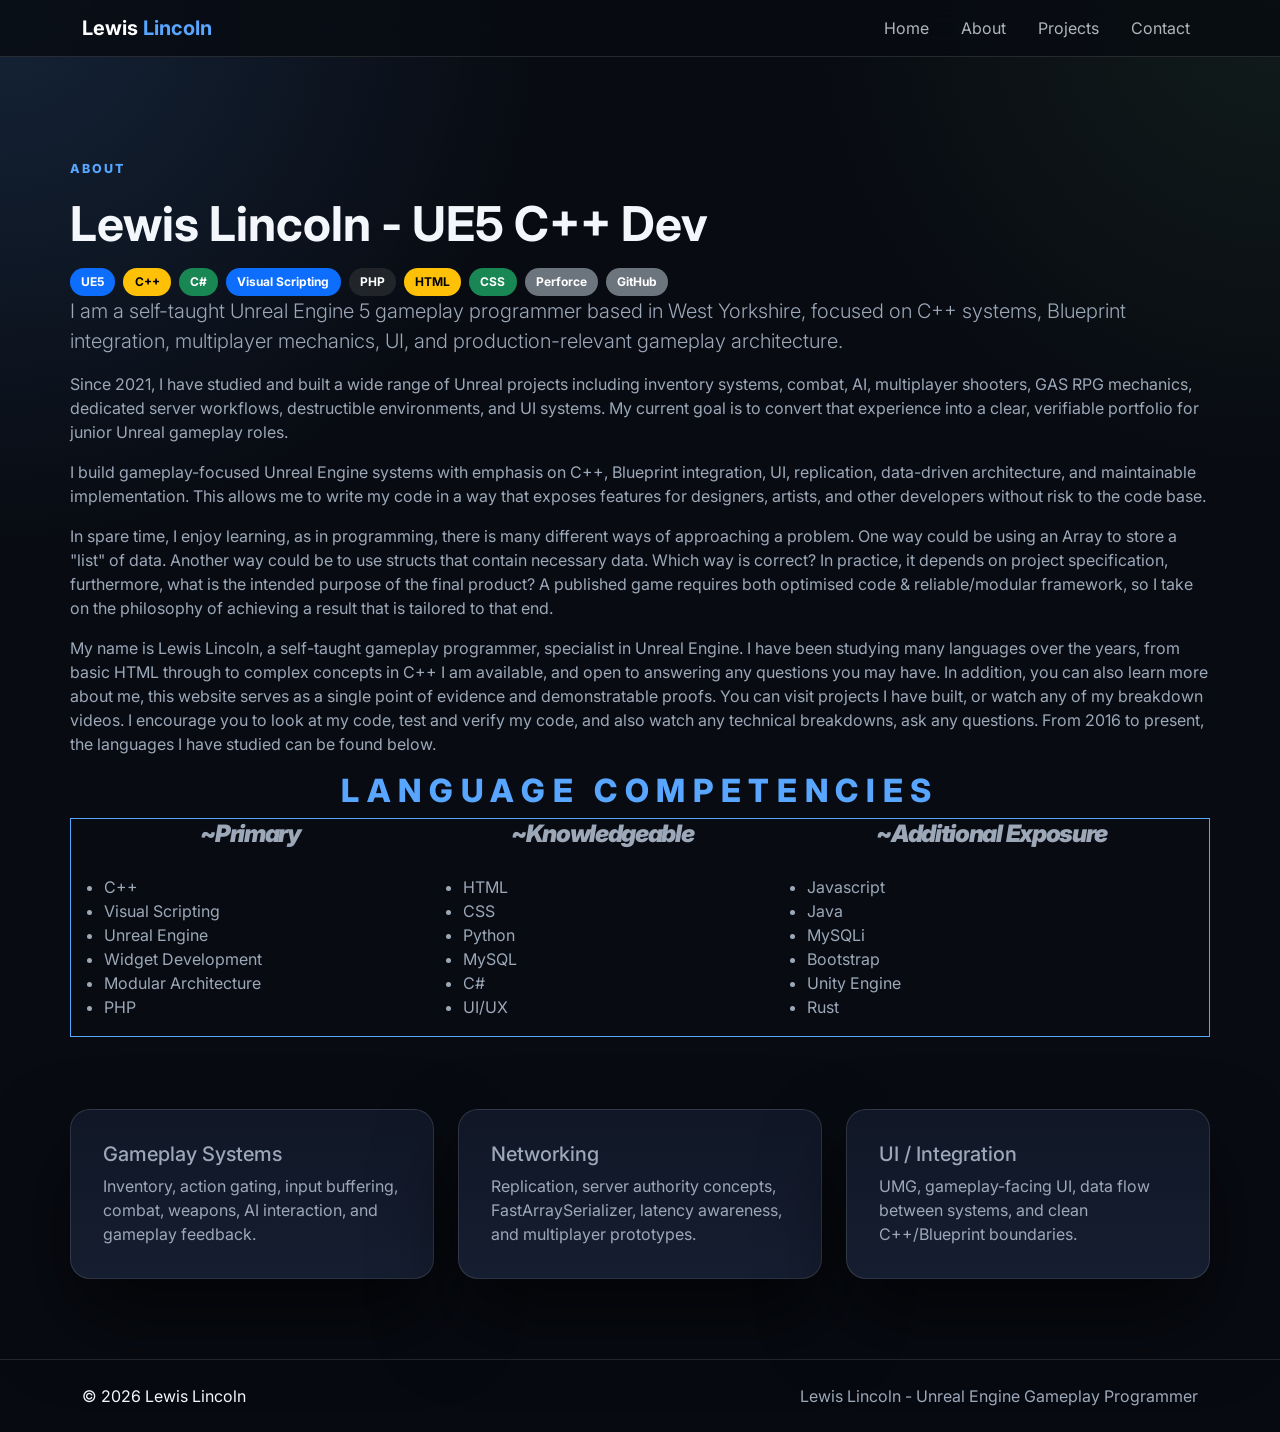
==== about.html @ 9d301e98 "Nav bar update switch position of About & Projects." ====
<!DOCTYPE html>
<html lang="en">
<head>
  <meta charset="UTF-8">
<meta name="viewport" content="width=device-width, initial-scale=1.0">
<link href="https://cdn.jsdelivr.net/npm/bootstrap@5.3.3/dist/css/bootstrap.min.css" rel="stylesheet">
<link rel="stylesheet" href="css/styles.css">

  <title>About | Lewis Lincoln</title>
</head>
<body>
<nav class="navbar navbar-expand-lg navbar-dark fixed-top portfolio-nav">
  <div class="container">
    <a class="navbar-brand fw-bold" href="index.html">Lewis <span>Lincoln</span></a>
    <button class="navbar-toggler" type="button" data-bs-toggle="collapse" data-bs-target="#mainNav" aria-controls="mainNav" aria-expanded="false" aria-label="Toggle navigation">
      <span class="navbar-toggler-icon"></span>
    </button>
    <div class="collapse navbar-collapse" id="mainNav">
      <ul class="navbar-nav ms-auto gap-lg-3">
        <li class="nav-item"><a class="nav-link" href="index.html">Home</a></li>
        <li class="nav-item"><a class="nav-link" href="about.html">About</a></li>
        <li class="nav-item"><a class="nav-link" href="projects.html">Projects</a></li>
        <li class="nav-item"><a class="nav-link" href="contact.html">Contact</a></li>
      </ul>
    </div>
  </div>
</nav>

<main class="page-top">
  <section class="container section-pad">

    <div class="row g-5">
      <div class="col-lg-7">
        <p class="eyebrow">About</p>
        <h1 class="display-5 fw-bold">Lewis Lincoln - UE5 C++ Dev</h1>
          <div class="d-flex flex-wrap gap-2 mt-3">
            <span class="badge text-bg-primary">UE5</span>
            <span class="badge text-bg-warning">C++</span>
            <span class="badge text-bg-success">C#</span>
            <span class="badge text-bg-primary">Visual Scripting</span>
            <span class="badge text-bg-dark">PHP</span>
            <span class="badge text-bg-warning">HTML</span>
            <span class="badge text-bg-success">CSS</span>
            <span class="badge text-bg-secondary">Perforce</span>
            <span class="badge text-bg-secondary">GitHub</span>
          </div>
        </div>
    </div>
        <p class="lead text-secondary">
          I am a self-taught Unreal Engine 5 gameplay programmer based in West Yorkshire, focused on C++ systems,
          Blueprint integration, multiplayer mechanics, UI, and production-relevant gameplay architecture.
        </p>

        <p class="text-secondary">
          Since 2021, I have studied and built a wide range of Unreal projects including inventory systems, combat,
          AI, multiplayer shooters, GAS RPG mechanics, dedicated server workflows, destructible environments, and UI systems.
          My current goal is to convert that experience into a clear, verifiable portfolio for junior Unreal gameplay roles.
        </p>
        <p class="text-secondary">
          I build gameplay-focused Unreal Engine systems with emphasis on C++, Blueprint integration,
          UI, replication, data-driven architecture, and maintainable implementation.
          This allows me to write my code in a way that exposes features for designers,
          artists, and other developers without risk to the code base.
        </p>

        <p class="text-secondary">
          In spare time, I enjoy learning, as in programming,
          there is many different ways of approaching a problem.
          One way could be using an Array to store a "list" of data.
          Another way could be to use structs that contain necessary data.

          Which way is correct?

          In practice, it depends on project specification, furthermore,
          what is the intended purpose of the final product?

          A published game requires both optimised code & reliable/modular framework,
          so I take on the philosophy of achieving a result that is tailored to that end.
        </p>

        <p class="text-secondary">
          My name is Lewis Lincoln, a self-taught gameplay programmer, specialist in Unreal Engine.
          I have been studying many languages over the years, from basic HTML through to complex concepts in C++

          I am available, and open to answering any questions you may have.
          In addition, you can also learn more about me, this website serves
          as a single point of evidence and demonstratable proofs.
          You can visit projects I have built, or watch any of my breakdown videos.
          I encourage you to look at my code, test and verify my code, and also watch any technical breakdowns, ask any questions.

          From 2016 to present, the languages I have studied can be found below.
        </p>
      <div class="text-secondary">
        <h2 class="eyebrow-heading"><span>Language Competencies</span></h2>

        <table style="align-content: space-evenly; align-items: center; width: 100%; border: 1px solid; border-radius: 5px; border-color: var(--accent);">
          <th style="vertical-align: text-top; text-align: center"><h4 class="fw-black mb-4"><b>~</b><em>Primary</em></h4></th>
          <th style="vertical-align: text-top; text-align: center"><h4 class="fw-black mb-4"><b>~</b><em>Knowledgeable</em></h4></th>
          <th style="vertical-align: text-top; text-align: center"><h4 class="fw-black mb-4"><b>~</b><em>Additional Exposure</em></h4></th>
          <tr>
            <td style="vertical-align: text-top; justify-items: center">
              <ul>
                <li>C++</li>
                <li>Visual Scripting</li>
                <li>Unreal Engine</li>
                <li>Widget Development</li>
                <li>Modular Architecture</li>
                <li>PHP</li>
              </ul>
            </td>
            <td style="vertical-align: text-top; justify-items: center">
              <ul>
                <li>HTML</li>
                <li>CSS</li>
                <li>Python</li>
                <li>MySQL</li>
                <li>C#</li>
                <li>UI/UX</li>
              </ul>
            </td >
            <td style="vertical-align: text-top; justify-items: center">
              <ul>
                <li>Javascript</li>
                <li>Java</li>
                <li>MySQLi</li>
                <li>Bootstrap</li>
                <li>Unity Engine</li>
                <li>Rust</li>
              </ul>
            </td>
          </tr>
        </table>

    <div class="row g-4 mt-5">
      <div class="col-md-4">
        <div class="skill-card">
          <h3 class="h5">Gameplay Systems</h3>
          <p class="text-secondary mb-0">Inventory, action gating, input buffering, combat, weapons, AI interaction, and gameplay feedback.</p>
        </div>
      </div>
      <div class="col-md-4">
        <div class="skill-card">
          <h3 class="h5">Networking</h3>
          <p class="text-secondary mb-0">Replication, server authority concepts, FastArraySerializer, latency awareness, and multiplayer prototypes.</p>
        </div>
      </div>
      <div class="col-md-4">
        <div class="skill-card">
          <h3 class="h5">UI / Integration</h3>
          <p class="text-secondary mb-0">UMG, gameplay-facing UI, data flow between systems, and clean C++/Blueprint boundaries.</p>
        </div>
      </div>
    </div>
  </section>
</main>
<footer class="site-footer py-4">
  <div class="container d-flex flex-column flex-md-row justify-content-between gap-2">
    <span>© <span id="year"></span> Lewis Lincoln</span>
    <span class="text-secondary">Lewis Lincoln - Unreal Engine Gameplay Programmer</span>
  </div>
</footer>
<script src="https://cdn.jsdelivr.net/npm/bootstrap@5.3.3/dist/js/bootstrap.bundle.min.js"></script>
<script src="js/main.js"></script>

</body>
</html>
---- css/styles.css ----
@import url('https://fonts.googleapis.com/css2?family=Inter:wght@400;500;700;800;900&display=swap');

:root {
  --bg: #080b12;
  --panel: #111827;
  --panel-soft: #172033;
  --text: #f3f7fb;
  --muted: #9ca8b8;
  --border: rgba(255,255,255,0.12);
  --accent: #58a6ff;
  --accent-2: #7ee787;
  --danger: #ff7b72;
}

* {
  box-sizing: border-box;
}

body {
  font-family: 'Inter', system-ui, -apple-system, BlinkMacSystemFont, 'Segoe UI', sans-serif;
  background:
    radial-gradient(circle at top left, rgba(88,166,255,0.16), transparent 34rem),
    radial-gradient(circle at top right, rgba(126,231,135,0.08), transparent 30rem),
    var(--bg);
  color: var(--text);
  min-height: 100vh;
}

a {
  text-decoration: none;
}

.portfolio-nav {
  background: rgba(8, 11, 18, 0.82);
  backdrop-filter: blur(16px);
  border-bottom: 1px solid var(--border);
}

.navbar-brand span,
.eyebrow,
.eyebrow-heading,
.project-link,
.back-link {
  color: var(--accent);
}

.nav-link {
  color: rgba(243,247,251,0.72);
}

.nav-link:hover {
  color: #fff;
}

.fw-black {
  font-weight: 900;
  letter-spacing: -0.055em;
}

.hero-section {
  min-height: 100vh;
  padding: 7rem 0 4rem;
}

.page-top {
  padding-top: 5rem;
}

.section-pad {
  padding: 5rem 0;
}

.eyebrow {
  font-size: 0.78rem;
  font-weight: 800;
  letter-spacing: 0.16em;
  text-transform: uppercase;
}

.eyebrow-heading {
  font-weight: 800;
  letter-spacing: 0.24em;
  text-transform: uppercase;
  text-align: center;
}

.text-secondary {
  color: var(--muted) !important;
}

.hero-panel,
.project-card,
.info-card,
.skill-card,
.cta-card,
.contact-card {
  background: linear-gradient(180deg, rgba(17,24,39,0.94), rgba(23,32,51,0.92));
  border: 1px solid var(--border);
  border-radius: 1.25rem;
  box-shadow: 0 2.5rem 5rem rgba(0,0,0,0.60);
}

.hero-panel {
  padding: 2rem;
  position: relative;
  overflow: hidden;
  glyph-orientation-vertical: auto;
}

.panel-line {
  height: 4px;
  width: 96px;
  background: linear-gradient(90deg, var(--accent), var(--accent-2));
  border-radius: 999px;
  margin-bottom: 1.5rem;
}

.stack-list {
  display: grid;
  gap: 1rem;
}

.stack-list div {
  padding-bottom: 1rem;
  border-bottom: 1px solid var(--border);
}

.stack-list div:last-child {
  border-bottom: 0;
  padding-bottom: 0;
}

.stack-list span {
  color: var(--muted);
}

.project-card {
  overflow: hidden;
  position: relative;
  transition: transform .18s ease, border-color .18s ease;
}

.project-card:hover {
  transform: translateY(-5px);
  border-color: rgba(88,166,255,0.6);
}

.project-image,
.video-placeholder {
  min-height: 230px;
  display: grid;
  place-items: center;
  color: rgba(255,255,255,0.72);
  font-weight: 800;
  letter-spacing: 0.08em;
  text-transform: uppercase;
  font-size: 0.8rem;
  background:
    linear-gradient(135deg, rgba(88,166,255,0.35), rgba(126,231,135,0.08)),
    repeating-linear-gradient(45deg, rgba(255,255,255,0.04) 0 8px, transparent 8px 16px);
}

.project-image.alt {
  background:
    linear-gradient(135deg, rgba(255,123,114,0.32), rgba(88,166,255,0.10)),
    repeating-linear-gradient(45deg, rgba(255,255,255,0.04) 0 8px, transparent 8px 16px);
}

.project-image.muted {
  background:
    linear-gradient(135deg, rgba(156,168,184,0.20), rgba(88,166,255,0.08)),
    repeating-linear-gradient(45deg, rgba(255,255,255,0.035) 0 8px, transparent 8px 16px);
}

.video-placeholder {
  border-radius: 1.25rem;
  border: 1px solid var(--border);
  min-height: 340px;
}

.project-link {
  font-weight: 800;
}

.info-card,
.skill-card,
.contact-card {
  padding: 2rem;
}

.sticky-lg-top {
  top: 6rem;
}

.project-meta {
  display: grid;
  grid-template-columns: 8rem 1fr;
  gap: .75rem 1rem;
  margin: 1.5rem 0 0;
}

.project-meta dt {
  color: var(--muted);
  font-weight: 600;
}

.project-meta dd {
  margin: 0;
}

.feature-list {
  display: grid;
  gap: .9rem;
  color: var(--muted);
  padding-left: 1.25rem;
}

.feature-list code {
  color: #b9d9ff;
}

.back-link {
  display: inline-block;
  font-weight: 800;
  margin-bottom: 1rem;
}

.cta-card {
  padding: 2rem;
  display: flex;
  gap: 1.5rem;
  justify-content: space-between;
  align-items: center;
}

.contact-card {
  max-width: 860px;
}

.site-footer {
  border-top: 1px solid var(--border);
  background: rgba(8, 11, 18, 0.8);
}

.btn-primary {
  background: var(--accent);
  border-color: var(--accent);
  color: #07111f;
  font-weight: 800;
}

.btn-primary:hover {
  background: #7bb9ff;
  border-color: #7bb9ff;
  color: #07111f;
}

.btn-outline-light {
  border-color: rgba(255,255,255,0.26);
  font-weight: 800;
}

.badge {
  padding: .48rem .7rem;
  border-radius: 999px;
}

@media (max-width: 991px) {
  .hero-section {
    min-height: auto;
    padding-top: 8rem;
  }

  .display-3 {
    font-size: 3rem;
  }

  .cta-card {
    display: block;
  }

  .cta-card .btn {
    margin-top: 1.5rem;
  }
}

@media (max-width: 575px) {
  .section-pad {
    padding: 3.25rem 0;
  }

  .display-3 {
    font-size: 2.35rem;
  }

  .project-meta {
    grid-template-columns: 1fr;
  }

  .video-placeholder {
    min-height: 220px;
  }
}
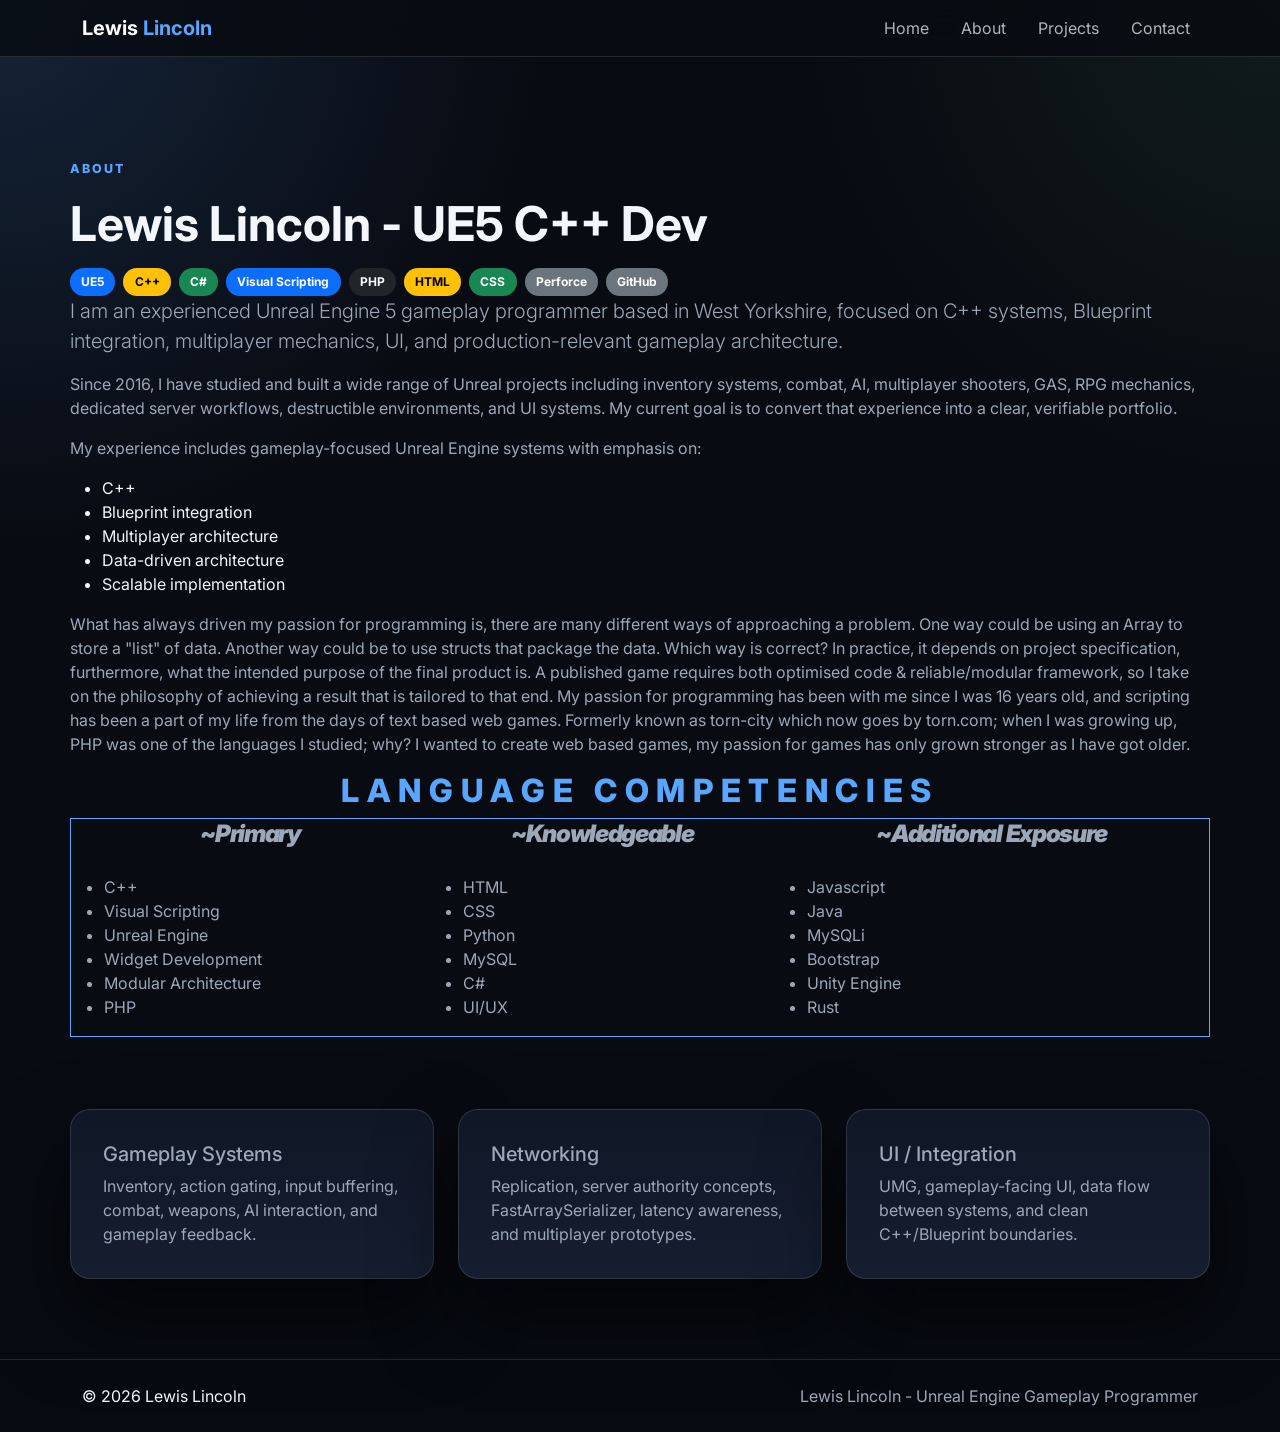
==== commit 6fed75bd: "portfolio update Additional text changes and about us content changed." ====
--- a/about.html
+++ b/about.html
@@ -47,48 +47,41 @@
         </div>
     </div>
         <p class="lead text-secondary">
-          I am a self-taught Unreal Engine 5 gameplay programmer based in West Yorkshire, focused on C++ systems,
+          I am an experienced Unreal Engine 5 gameplay programmer based in West Yorkshire, focused on C++ systems,
           Blueprint integration, multiplayer mechanics, UI, and production-relevant gameplay architecture.
         </p>
 
         <p class="text-secondary">
-          Since 2021, I have studied and built a wide range of Unreal projects including inventory systems, combat,
-          AI, multiplayer shooters, GAS RPG mechanics, dedicated server workflows, destructible environments, and UI systems.
-          My current goal is to convert that experience into a clear, verifiable portfolio for junior Unreal gameplay roles.
+          Since 2016, I have studied and built a wide range of Unreal projects including inventory systems, combat,
+          AI, multiplayer shooters, GAS, RPG mechanics, dedicated server workflows, destructible environments, and UI systems.
+          My current goal is to convert that experience into a clear, verifiable portfolio.
         </p>
         <p class="text-secondary">
-          I build gameplay-focused Unreal Engine systems with emphasis on C++, Blueprint integration,
-          UI, replication, data-driven architecture, and maintainable implementation.
-          This allows me to write my code in a way that exposes features for designers,
-          artists, and other developers without risk to the code base.
-        </p>
+          My experience includes gameplay-focused Unreal Engine systems with emphasis on:</p>
+          <ul>
+          <li>C++</li>
+          <li>Blueprint integration</li>
+          <li>Multiplayer architecture</li>
+          <li>Data-driven architecture</li>
+          <li>Scalable implementation</li>
+          </ul>
 
         <p class="text-secondary">
-          In spare time, I enjoy learning, as in programming,
-          there is many different ways of approaching a problem.
+          What has always driven my passion for programming is,
+          there are many different ways of approaching a problem.
           One way could be using an Array to store a "list" of data.
-          Another way could be to use structs that contain necessary data.
+          Another way could be to use structs that package the data.
 
           Which way is correct?
 
           In practice, it depends on project specification, furthermore,
-          what is the intended purpose of the final product?
-
+          what the intended purpose of the final product is.
           A published game requires both optimised code & reliable/modular framework,
           so I take on the philosophy of achieving a result that is tailored to that end.
-        </p>
 
-        <p class="text-secondary">
-          My name is Lewis Lincoln, a self-taught gameplay programmer, specialist in Unreal Engine.
-          I have been studying many languages over the years, from basic HTML through to complex concepts in C++
-
-          I am available, and open to answering any questions you may have.
-          In addition, you can also learn more about me, this website serves
-          as a single point of evidence and demonstratable proofs.
-          You can visit projects I have built, or watch any of my breakdown videos.
-          I encourage you to look at my code, test and verify my code, and also watch any technical breakdowns, ask any questions.
-
-          From 2016 to present, the languages I have studied can be found below.
+          My passion for programming has been with me since I was 16 years old, and scripting has been a part of my life from the days of text based web games.
+          Formerly known as torn-city which now goes by torn.com; when I was growing up, PHP was one of the languages I studied; why?
+          I wanted to create web based games, my passion for games has only grown stronger as I have got older.
         </p>
       <div class="text-secondary">
         <h2 class="eyebrow-heading"><span>Language Competencies</span></h2>
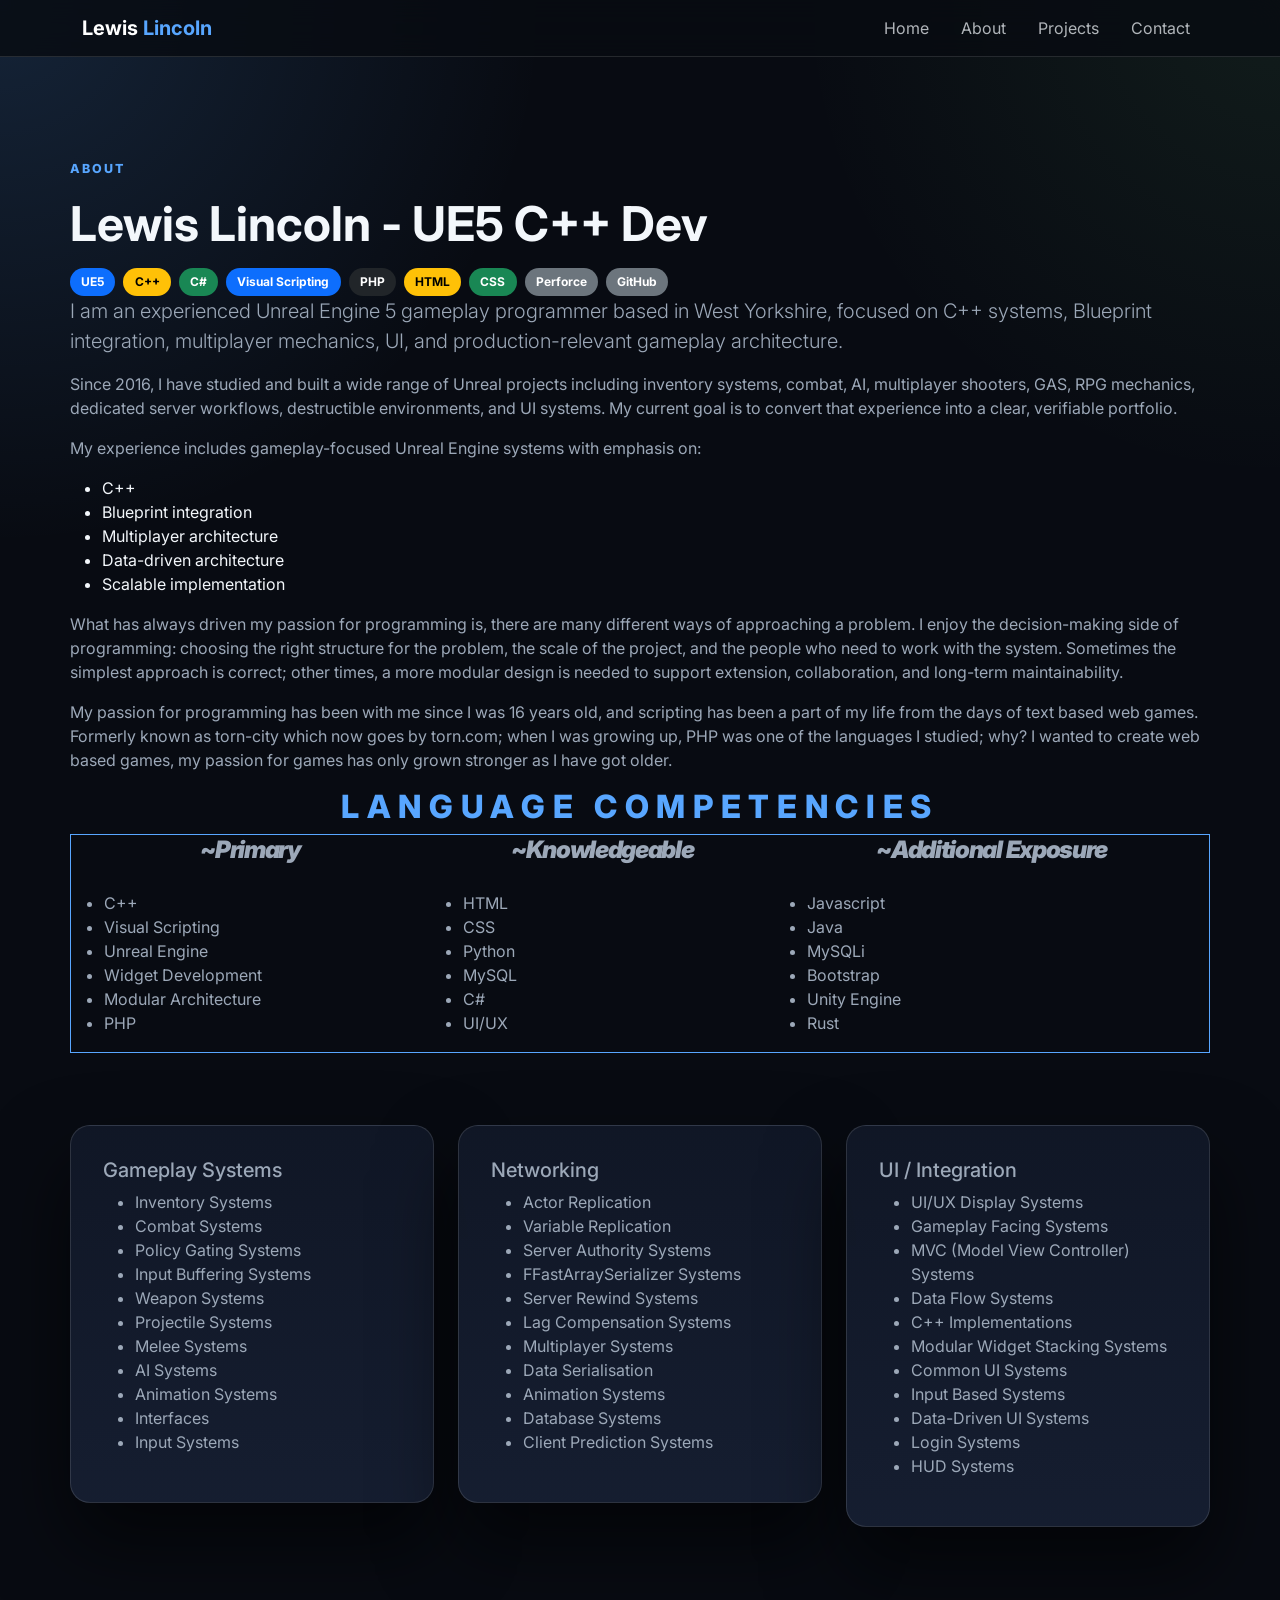
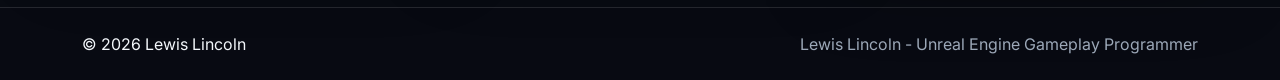
==== commit 9775b600: "Portfolio Update Updated About text  Fleshed out card layout" ====
--- a/about.html
+++ b/about.html
@@ -69,20 +69,16 @@
         <p class="text-secondary">
           What has always driven my passion for programming is,
           there are many different ways of approaching a problem.
-          One way could be using an Array to store a "list" of data.
-          Another way could be to use structs that package the data.
+          I enjoy the decision-making side of programming: choosing the right structure for the problem,
+          the scale of the project, and the people who need to work with the system.
+          Sometimes the simplest approach is correct; other times, a more modular design is needed to support extension, collaboration, and long-term maintainability.
+        </p>
 
-          Which way is correct?
-
-          In practice, it depends on project specification, furthermore,
-          what the intended purpose of the final product is.
-          A published game requires both optimised code & reliable/modular framework,
-          so I take on the philosophy of achieving a result that is tailored to that end.
-
+      <p class="text-secondary">
           My passion for programming has been with me since I was 16 years old, and scripting has been a part of my life from the days of text based web games.
           Formerly known as torn-city which now goes by torn.com; when I was growing up, PHP was one of the languages I studied; why?
           I wanted to create web based games, my passion for games has only grown stronger as I have got older.
-        </p>
+      </p>
       <div class="text-secondary">
         <h2 class="eyebrow-heading"><span>Language Competencies</span></h2>
 
@@ -128,19 +124,58 @@
       <div class="col-md-4">
         <div class="skill-card">
           <h3 class="h5">Gameplay Systems</h3>
-          <p class="text-secondary mb-0">Inventory, action gating, input buffering, combat, weapons, AI interaction, and gameplay feedback.</p>
+          <p class="text-secondary mb-0"></p>
+            <ul>
+              <li>Inventory Systems</li>
+              <li>Combat Systems</li>
+              <li>Policy Gating Systems</li>
+              <li>Input Buffering Systems</li>
+              <li>Weapon Systems</li>
+              <li>Projectile Systems</li>
+              <li>Melee Systems</li>
+              <li>AI Systems</li>
+              <li>Animation Systems</li>
+              <li>Interfaces</li>
+              <li>Input Systems</li>
+            </ul>
         </div>
       </div>
       <div class="col-md-4">
         <div class="skill-card">
           <h3 class="h5">Networking</h3>
-          <p class="text-secondary mb-0">Replication, server authority concepts, FastArraySerializer, latency awareness, and multiplayer prototypes.</p>
+          <p class="text-secondary mb-0"></p>
+          <ul>
+            <li>Actor Replication</li>
+            <li>Variable Replication</li>
+            <li>Server Authority Systems</li>
+            <li>FFastArraySerializer Systems</li>
+            <li>Server Rewind Systems</li>
+            <li>Lag Compensation Systems</li>
+            <li>Multiplayer Systems</li>
+            <li>Data Serialisation</li>
+            <li>Animation Systems</li>
+            <li>Database Systems</li>
+            <li>Client Prediction Systems</li>
+          </ul>
         </div>
       </div>
       <div class="col-md-4">
         <div class="skill-card">
           <h3 class="h5">UI / Integration</h3>
-          <p class="text-secondary mb-0">UMG, gameplay-facing UI, data flow between systems, and clean C++/Blueprint boundaries.</p>
+          <p class="text-secondary mb-0"></p>
+          <ul>
+            <li>UI/UX Display Systems</li>
+            <li>Gameplay Facing Systems</li>
+            <li>MVC (Model View Controller) Systems</li>
+            <li>Data Flow Systems</li>
+            <li>C++ Implementations</li>
+            <li>Modular Widget Stacking Systems</li>
+            <li>Common UI Systems</li>
+            <li>Input Based Systems</li>
+            <li>Data-Driven UI Systems</li>
+            <li>Login Systems</li>
+            <li>HUD Systems</li>
+          </ul>
         </div>
       </div>
     </div>
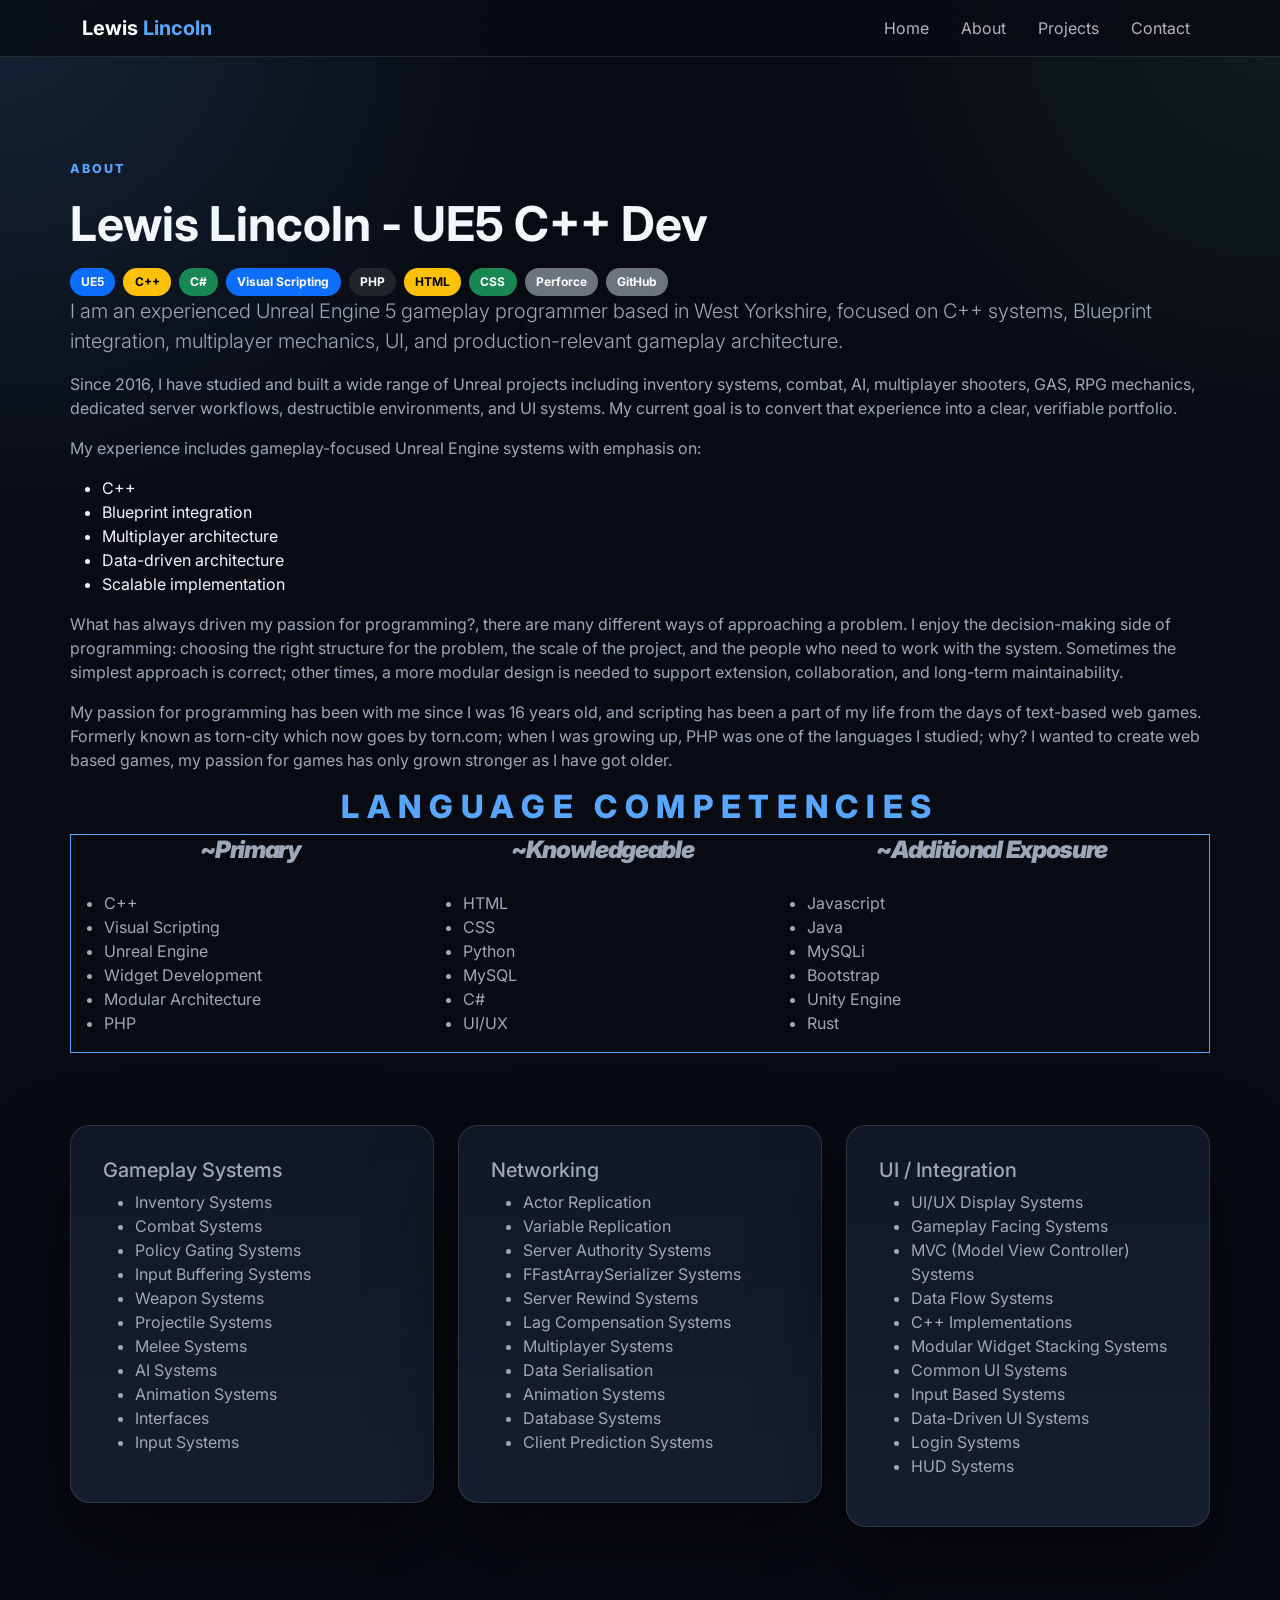
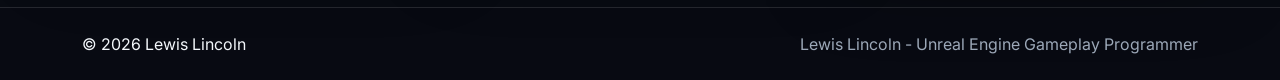
==== commit dcc00358: "Update about.html Fixed some minor typos." ====
--- a/about.html
+++ b/about.html
@@ -67,7 +67,7 @@
           </ul>
 
         <p class="text-secondary">
-          What has always driven my passion for programming is,
+          What has always driven my passion for programming?,
           there are many different ways of approaching a problem.
           I enjoy the decision-making side of programming: choosing the right structure for the problem,
           the scale of the project, and the people who need to work with the system.
@@ -75,7 +75,7 @@
         </p>
 
       <p class="text-secondary">
-          My passion for programming has been with me since I was 16 years old, and scripting has been a part of my life from the days of text based web games.
+          My passion for programming has been with me since I was 16 years old, and scripting has been a part of my life from the days of text-based web games.
           Formerly known as torn-city which now goes by torn.com; when I was growing up, PHP was one of the languages I studied; why?
           I wanted to create web based games, my passion for games has only grown stronger as I have got older.
       </p>
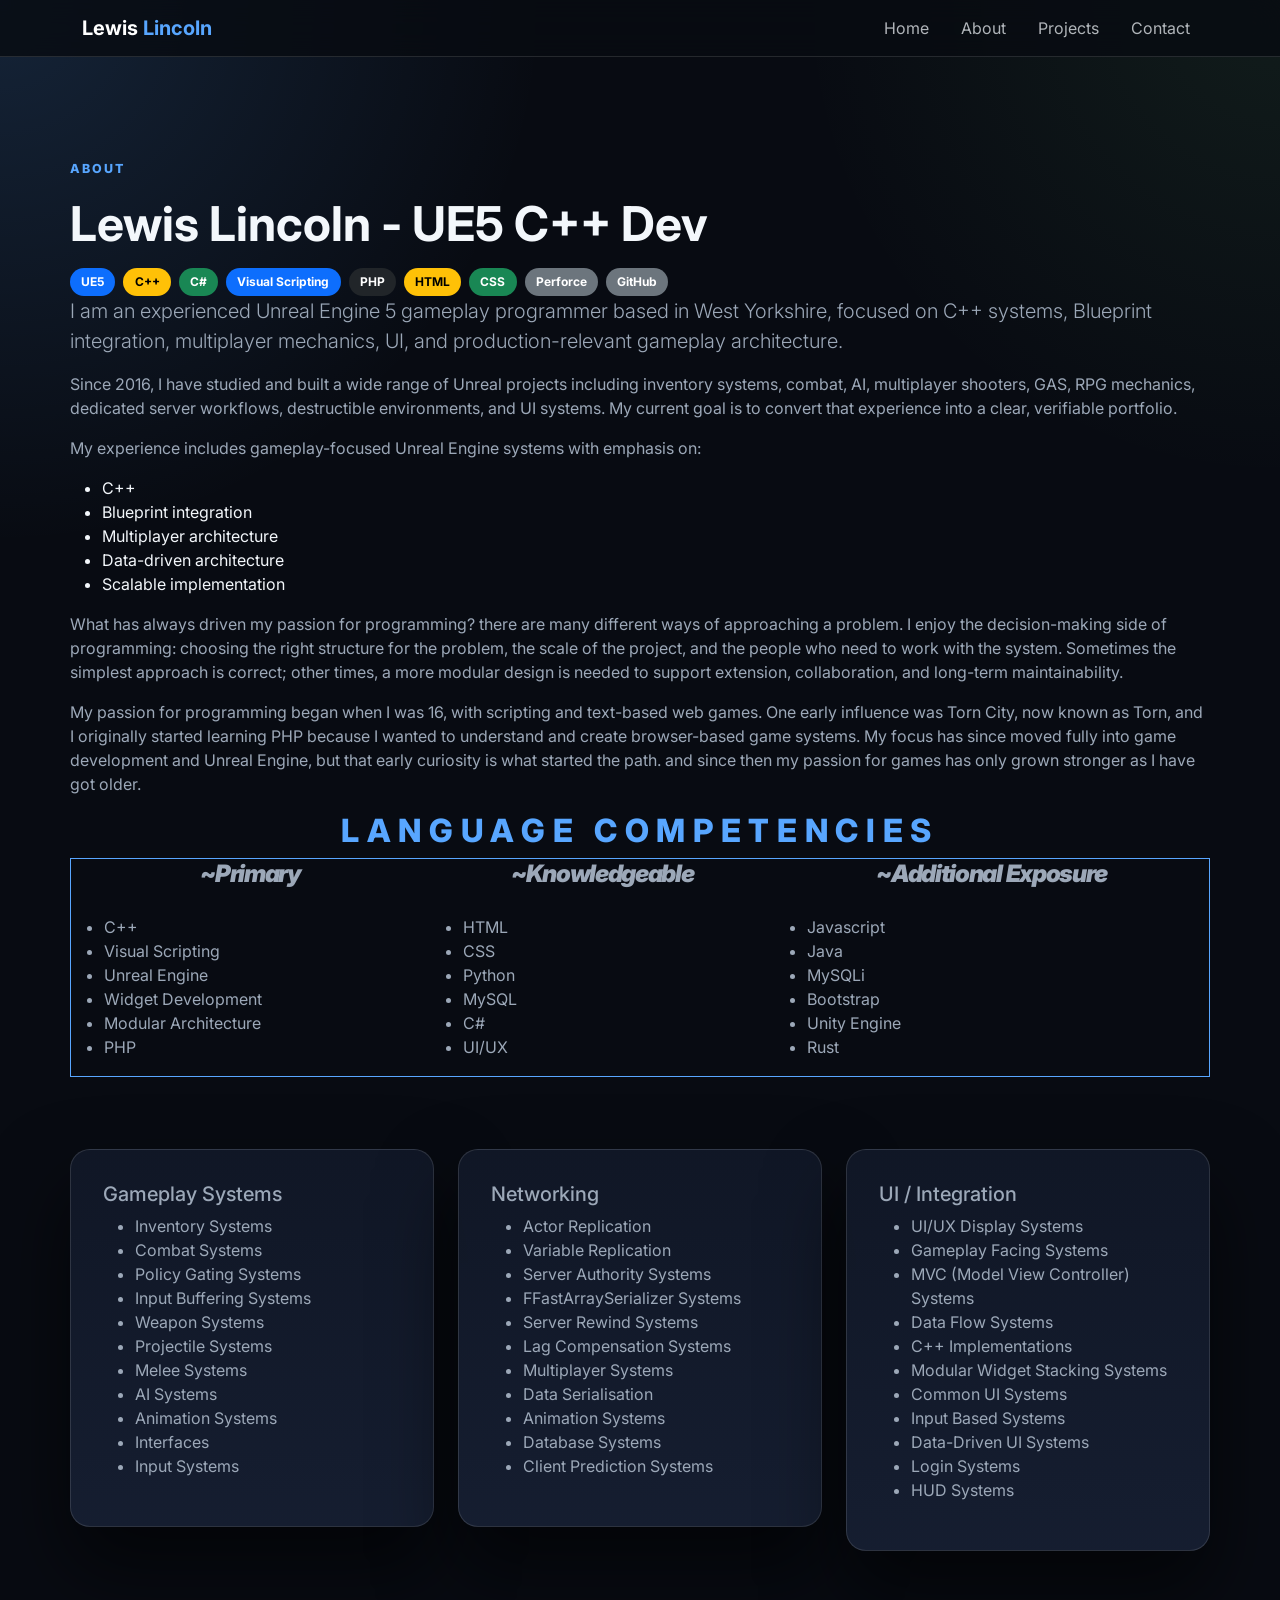
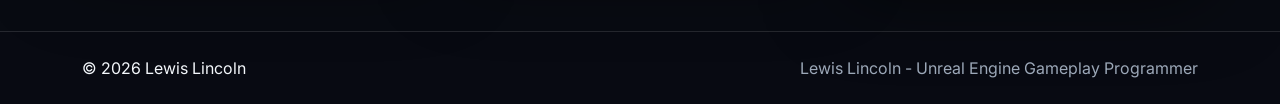
==== commit 6f743acc: "Update about.html Sentence restructure. Fixed grammar" ====
--- a/about.html
+++ b/about.html
@@ -67,7 +67,7 @@
           </ul>
 
         <p class="text-secondary">
-          What has always driven my passion for programming?,
+          What has always driven my passion for programming?
           there are many different ways of approaching a problem.
           I enjoy the decision-making side of programming: choosing the right structure for the problem,
           the scale of the project, and the people who need to work with the system.
@@ -75,9 +75,10 @@
         </p>
 
       <p class="text-secondary">
-          My passion for programming has been with me since I was 16 years old, and scripting has been a part of my life from the days of text-based web games.
-          Formerly known as torn-city which now goes by torn.com; when I was growing up, PHP was one of the languages I studied; why?
-          I wanted to create web based games, my passion for games has only grown stronger as I have got older.
+        My passion for programming began when I was 16, with scripting and text-based web games.
+        One early influence was Torn City, now known as Torn, and I originally started learning PHP because I wanted to understand and create browser-based game systems.
+        My focus has since moved fully into game development and Unreal Engine, but that early curiosity is what started the path.
+        and since then my passion for games has only grown stronger as I have got older.
       </p>
       <div class="text-secondary">
         <h2 class="eyebrow-heading"><span>Language Competencies</span></h2>
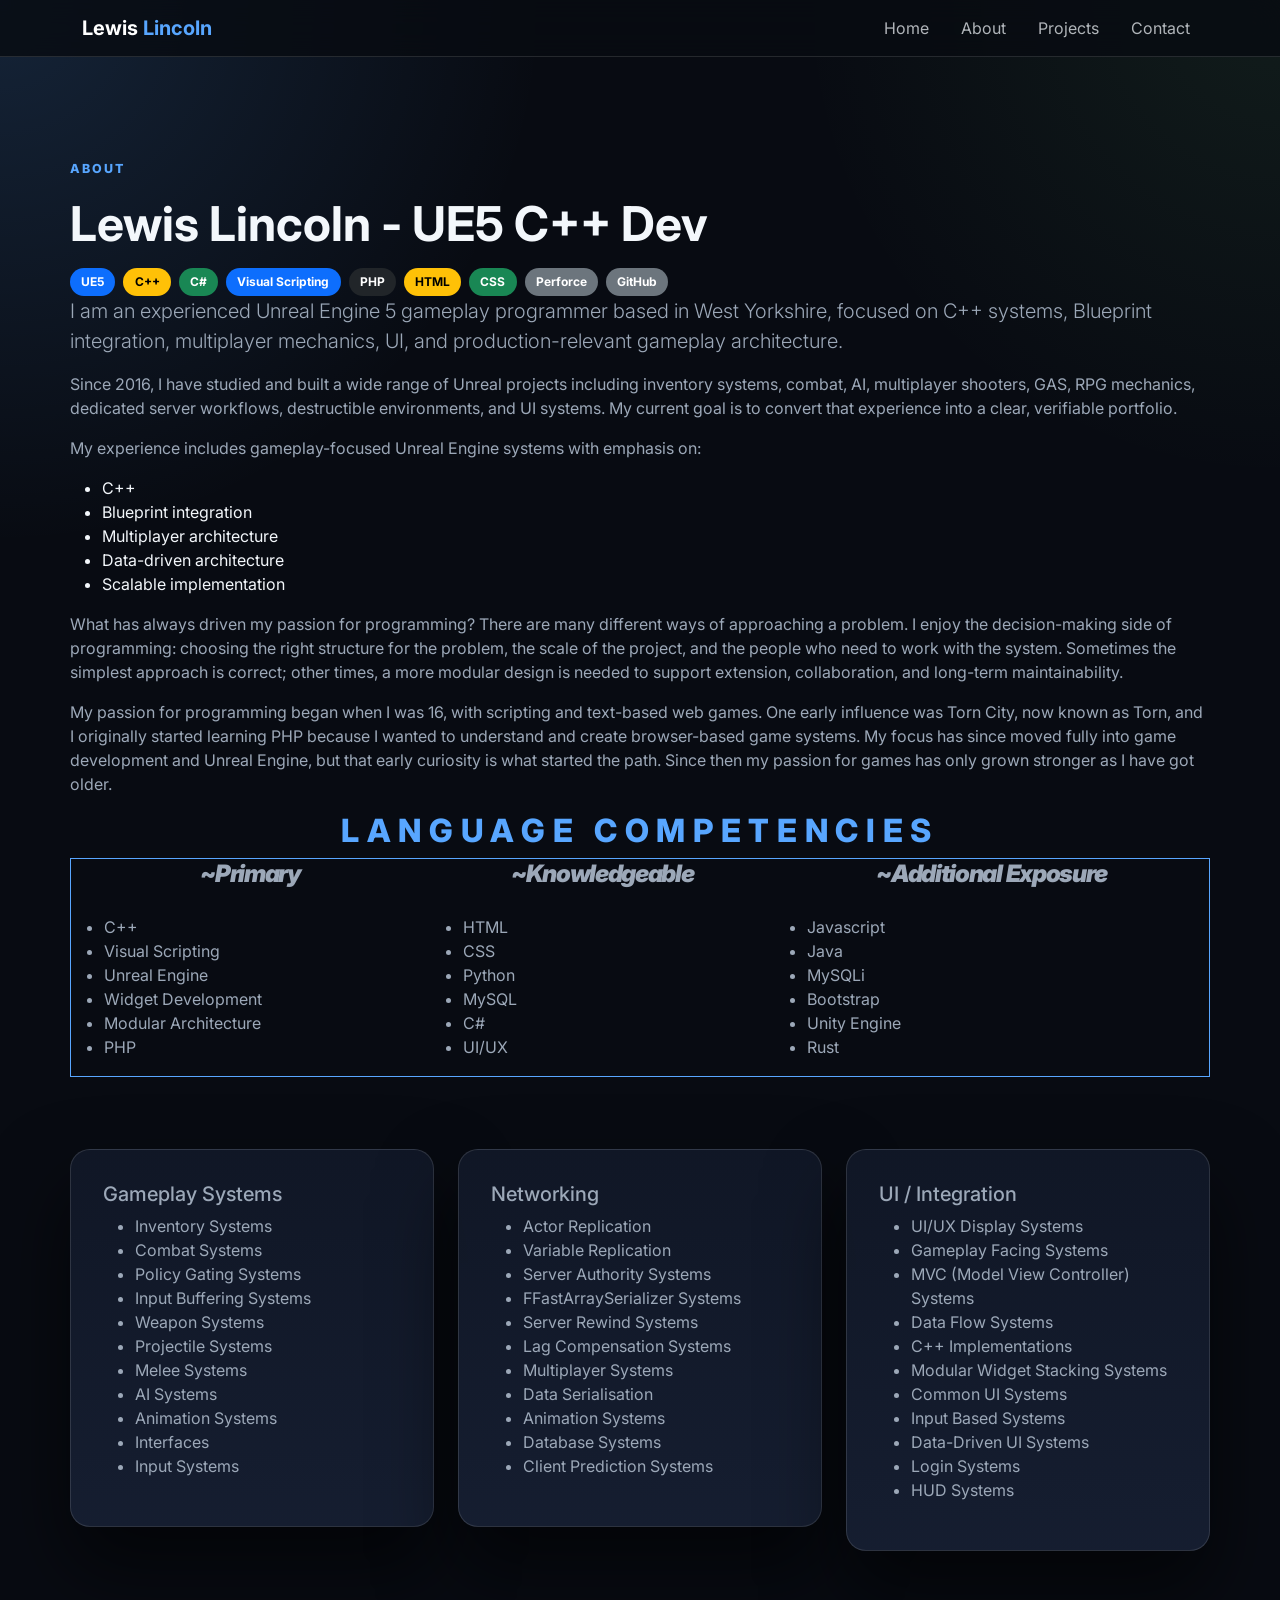
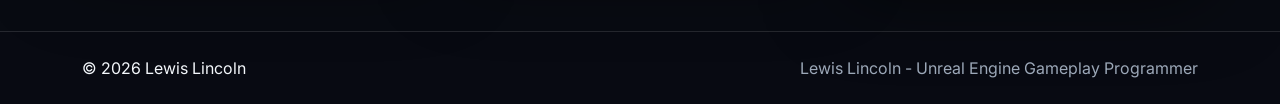
==== commit 192d63fc: "PortfolioUpdates" ====
--- a/about.html
+++ b/about.html
@@ -67,8 +67,7 @@
           </ul>
 
         <p class="text-secondary">
-          What has always driven my passion for programming?
-          there are many different ways of approaching a problem.
+          What has always driven my passion for programming? There are many different ways of approaching a problem.
           I enjoy the decision-making side of programming: choosing the right structure for the problem,
           the scale of the project, and the people who need to work with the system.
           Sometimes the simplest approach is correct; other times, a more modular design is needed to support extension, collaboration, and long-term maintainability.
@@ -78,15 +77,18 @@
         My passion for programming began when I was 16, with scripting and text-based web games.
         One early influence was Torn City, now known as Torn, and I originally started learning PHP because I wanted to understand and create browser-based game systems.
         My focus has since moved fully into game development and Unreal Engine, but that early curiosity is what started the path.
-        and since then my passion for games has only grown stronger as I have got older.
+        Since then my passion for games has only grown stronger as I have got older.
       </p>
       <div class="text-secondary">
         <h2 class="eyebrow-heading"><span>Language Competencies</span></h2>
 
         <table style="align-content: space-evenly; align-items: center; width: 100%; border: 1px solid; border-radius: 5px; border-color: var(--accent);">
+          <thead>
           <th style="vertical-align: text-top; text-align: center"><h4 class="fw-black mb-4"><b>~</b><em>Primary</em></h4></th>
           <th style="vertical-align: text-top; text-align: center"><h4 class="fw-black mb-4"><b>~</b><em>Knowledgeable</em></h4></th>
           <th style="vertical-align: text-top; text-align: center"><h4 class="fw-black mb-4"><b>~</b><em>Additional Exposure</em></h4></th>
+          </thead>
+          <tbody>
           <tr>
             <td style="vertical-align: text-top; justify-items: center">
               <ul>
@@ -119,6 +121,7 @@
               </ul>
             </td>
           </tr>
+          </tbody>
         </table>
 
     <div class="row g-4 mt-5">
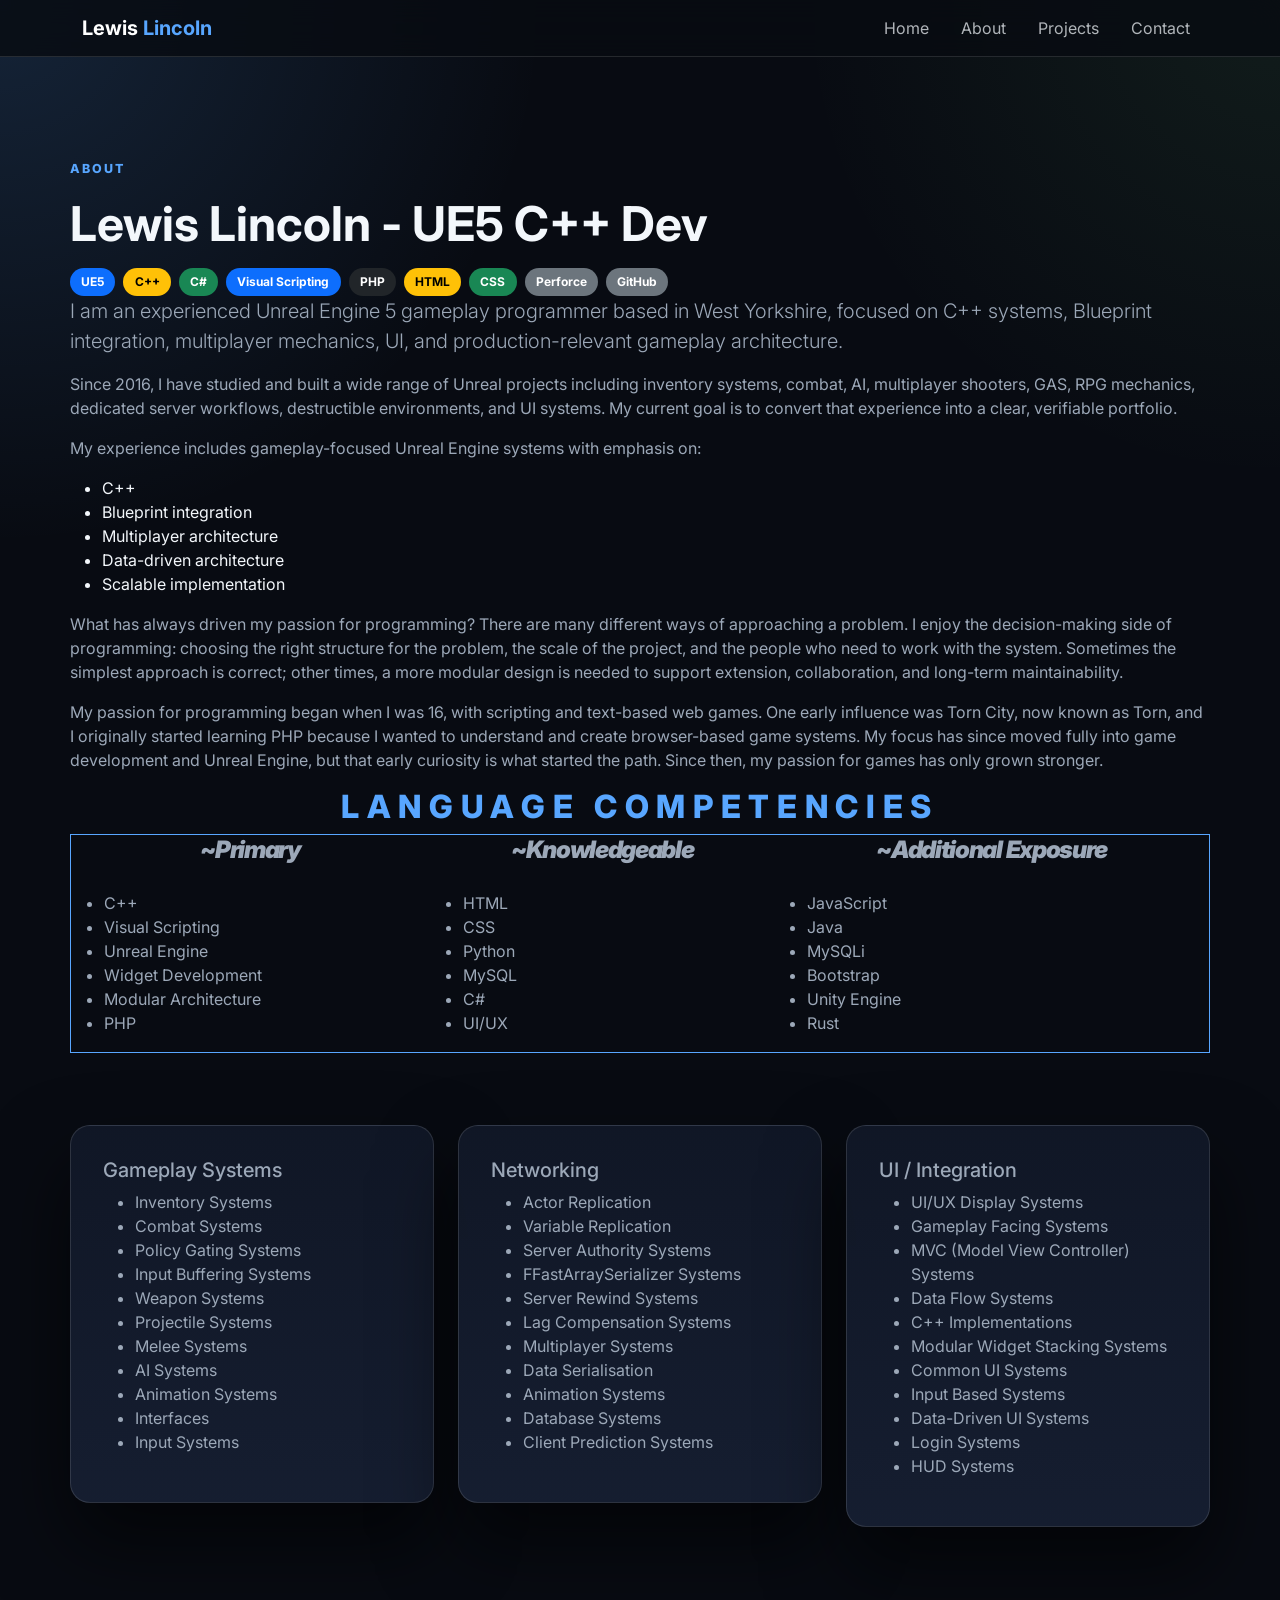
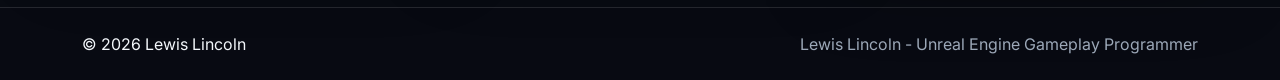
==== commit 6cefdbda: "Proofread Updated some typos." ====
--- a/about.html
+++ b/about.html
@@ -77,7 +77,7 @@
         My passion for programming began when I was 16, with scripting and text-based web games.
         One early influence was Torn City, now known as Torn, and I originally started learning PHP because I wanted to understand and create browser-based game systems.
         My focus has since moved fully into game development and Unreal Engine, but that early curiosity is what started the path.
-        Since then my passion for games has only grown stronger as I have got older.
+        Since then, my passion for games has only grown stronger.
       </p>
       <div class="text-secondary">
         <h2 class="eyebrow-heading"><span>Language Competencies</span></h2>
@@ -112,7 +112,7 @@
             </td >
             <td style="vertical-align: text-top; justify-items: center">
               <ul>
-                <li>Javascript</li>
+                <li>JavaScript</li>
                 <li>Java</li>
                 <li>MySQLi</li>
                 <li>Bootstrap</li>
--- a/css/styles.css
+++ b/css/styles.css
@@ -104,7 +104,6 @@
   padding: 2rem;
   position: relative;
   overflow: hidden;
-  glyph-orientation-vertical: auto;
 }
 
 .panel-line {
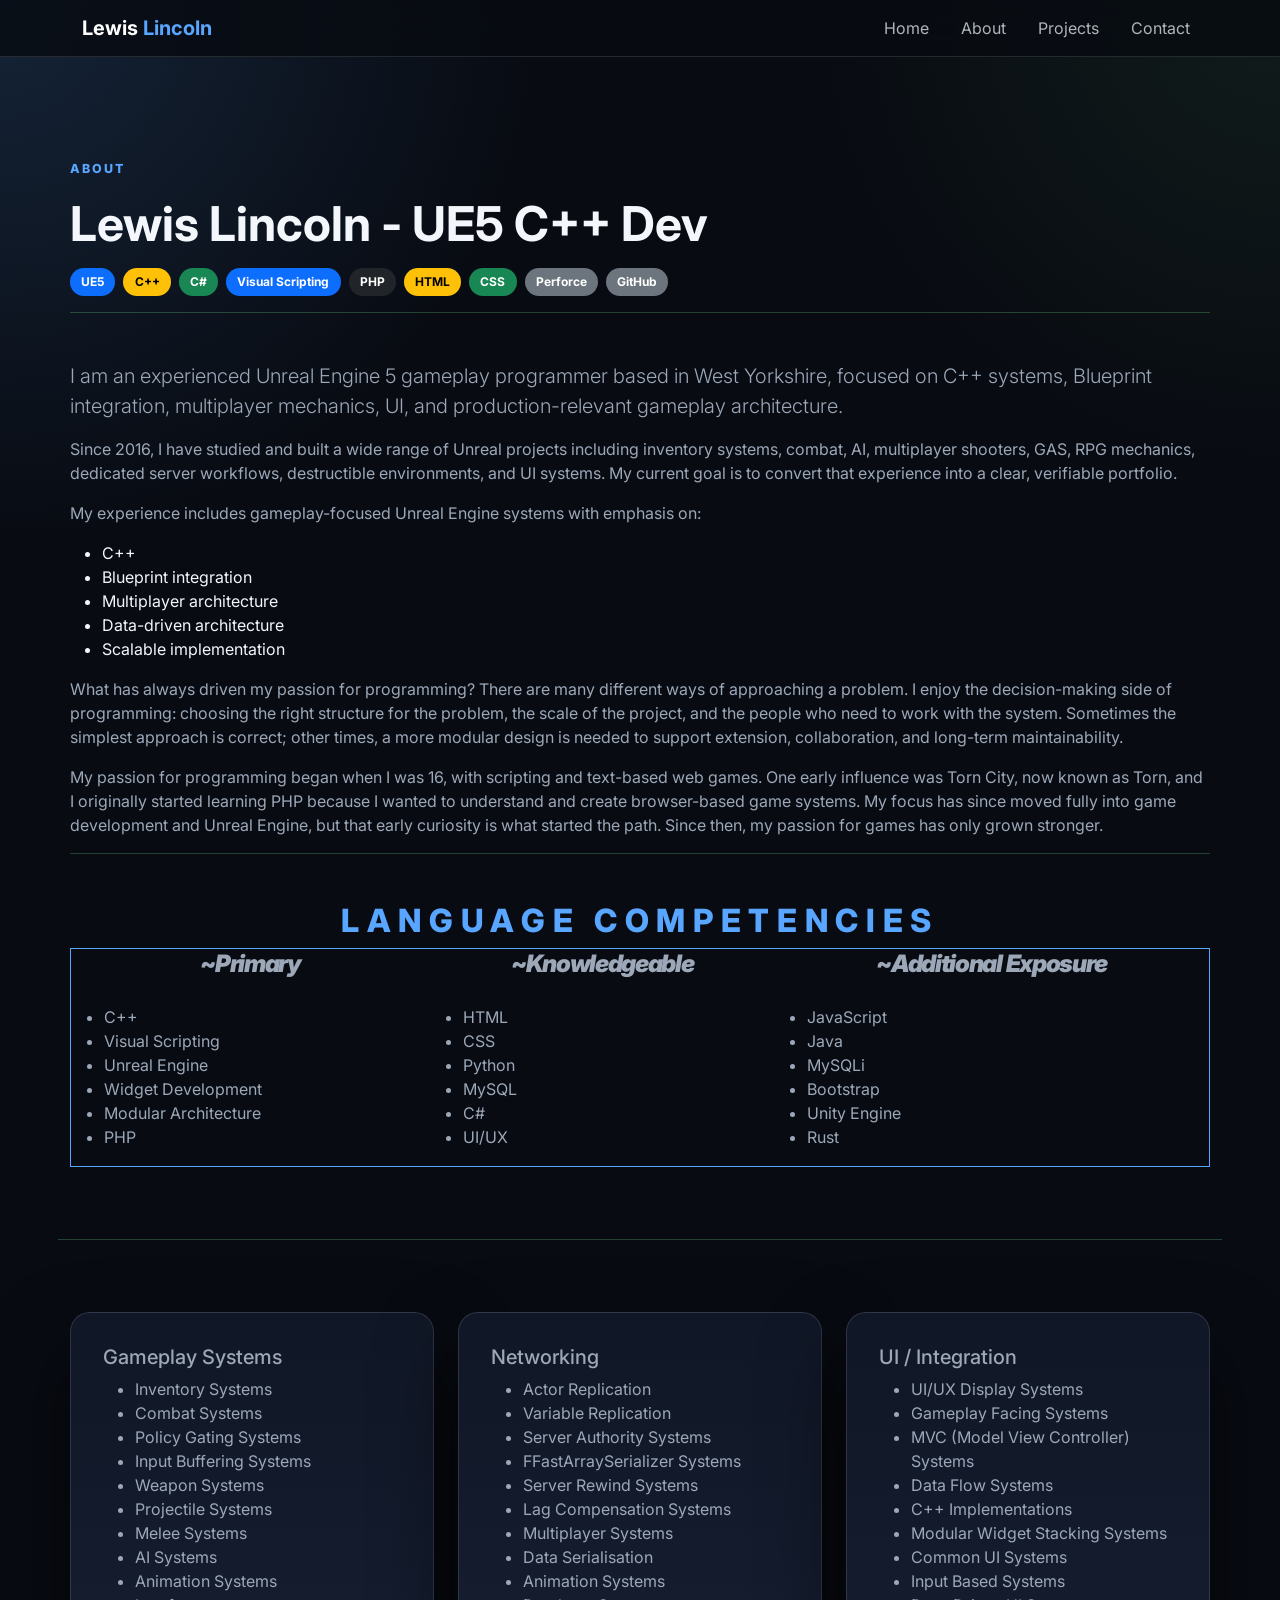
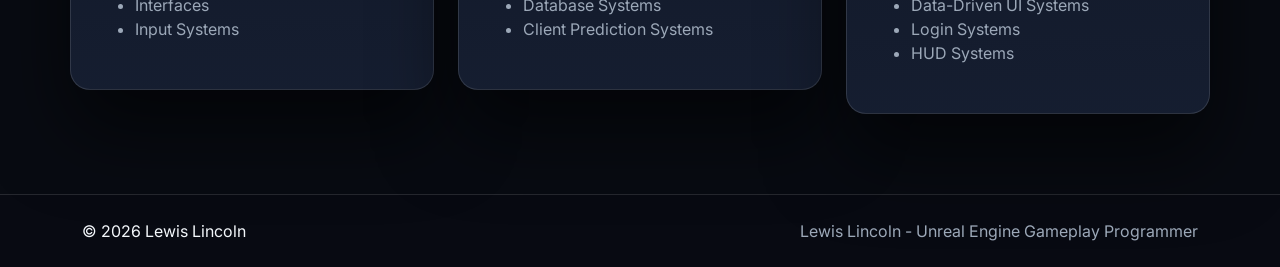
==== commit dfd725e7: "Update about.html Added some HR lines for flare and visual appeal." ====
--- a/about.html
+++ b/about.html
@@ -25,10 +25,8 @@
     </div>
   </div>
 </nav>
-
 <main class="page-top">
   <section class="container section-pad">
-
     <div class="row g-5">
       <div class="col-lg-7">
         <p class="eyebrow">About</p>
@@ -46,6 +44,7 @@
           </div>
         </div>
     </div>
+    <hr class="mb-5" style = "border-color: var(--accent-2); height: .02rem;">
         <p class="lead text-secondary">
           I am an experienced Unreal Engine 5 gameplay programmer based in West Yorkshire, focused on C++ systems,
           Blueprint integration, multiplayer mechanics, UI, and production-relevant gameplay architecture.
@@ -79,6 +78,7 @@
         My focus has since moved fully into game development and Unreal Engine, but that early curiosity is what started the path.
         Since then, my passion for games has only grown stronger.
       </p>
+    <hr class="mb-5" style = "border-color: var(--accent-2); height: .02rem;">
       <div class="text-secondary">
         <h2 class="eyebrow-heading"><span>Language Competencies</span></h2>
 
@@ -123,8 +123,8 @@
           </tr>
           </tbody>
         </table>
-
     <div class="row g-4 mt-5">
+      <hr class="mb-5" style = "border-color: var(--accent-2); height: .02rem;">
       <div class="col-md-4">
         <div class="skill-card">
           <h3 class="h5">Gameplay Systems</h3>
